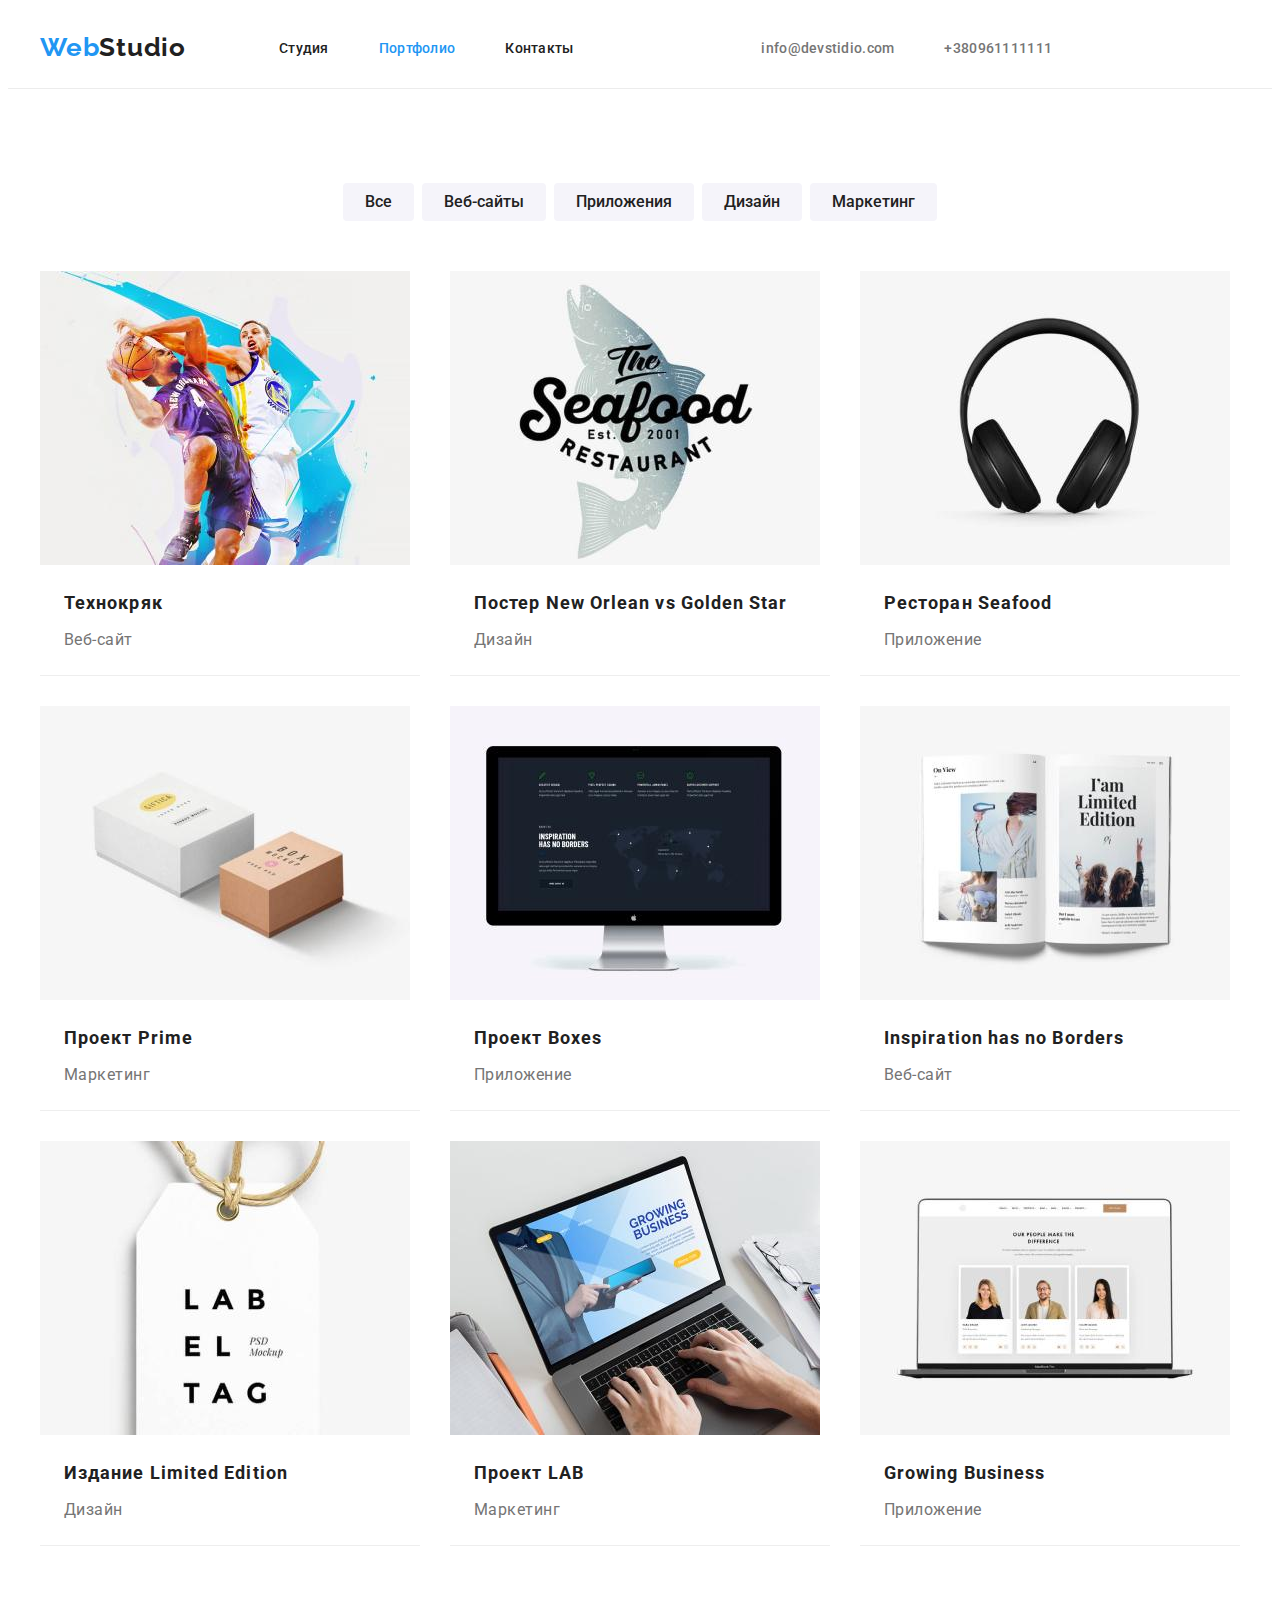
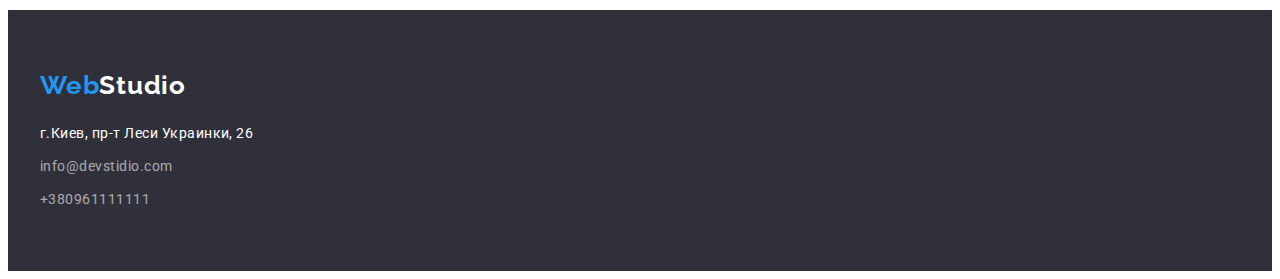
==== portfolio.html @ dac842d2 "Делает позиционирование" ====
<!DOCTYPE html>
<html lang="ru">
  <head>
    <meta charset="UTF-8" />
    <meta http-equiv="X-UA-Compatible" content="IE=edge" />
    <meta name="viewport" content="width=device-width, initial-scale=1.0" />
    <title>Портфолио</title>
    <link rel="preconnect" href="https://fonts.googleapis.com" />
    <link rel="preconnect" href="https://fonts.gstatic.com" crossorigin />
    <link
      href="https://fonts.googleapis.com/css2?family=Raleway:wght@700&family=Roboto:wght@400;500;700;900&display=swap"
      rel="stylesheet"
    />
    <link
      rel="stylesheet"
      href="https://cdnjs.cloudflare.com/ajax/libs/modern-normalize/1.1.0/modern-normalize.min.css"
      integrity="sha512-wpPYUAdjBVSE4KJnH1VR1HeZfpl1ub8YT/NKx4PuQ5NmX2tKuGu6U/JRp5y+Y8XG2tV+wKQpNHVUX03MfMFn9Q=="
      crossorigin="anonymous"
      referrerpolicy="no-referrer"
    />
    <link rel="stylesheet" href="./css/styles.css" />
  </head>
  <body>
    <!--Шапка сайта-->
    <header class="header">
      <div class="container header-container">
        <nav class="header-navigation">
          <a href="/" lang="en" class="header-logo link"
            >Web<span class="header-logo-item">Studio</span>
          </a>
          <ul class="header-list list">
            <li class="header-item">
              <a class="header-link link" href="./index.html">Студия</a>
            </li>
            <li class="header-item">
              <a class="header-link link current" href="./portfolio.html"
                >Портфолио</a
              >
            </li>
            <li class="header-item">
              <a class="header-link link" href="#">Контакты</a>
            </li>
          </ul>
        </nav>
        <ul class="header-contacts-list list">
          <li class="header-contacts-item">
            <a
              class="header-contacts-link link"
              href="mailto:info@devstudio.com"
              >info@devstidio.com</a
            >
          </li>
          <li class="header-contacts-item">
            <a class="header-contacts-link link" href="tel:+380961111111"
              >+380961111111</a
            >
          </li>
        </ul>
      </div>
    </header>
    <!-- Главная сайта -->
    <main>
      <section class="portfolio section">
        <div class="container">
          <ul class="filters-list list">
            <li class="filters-item">
              <button class="filters-button" type="button">Все</button>
            </li>
            <li class="filters-item">
              <button class="filters-button" type="button">Веб-сайты</button>
            </li>
            <li class="filters-item">
              <button class="filters-button" type="button">Приложения</button>
            </li>
            <li class="filters-item">
              <button class="filters-button" type="button">Дизайн</button>
            </li>
            <li class="filters-item">
              <button class="filters-button" type="button">Маркетинг</button>
            </li>
          </ul>

          <ul class="gallery-list list">
            <li class="gallery-item">
              <div class="gallery-card">
                <div class="card-thumb">
                  <img
                    src="./images/portfolio-img02.jpg"
                    width="370"
                    alt="Фото веб-сайта"
                  />
                </div>
                <div class="gallery-content">
                  <h2 class="gallery-title">Технокряк</h2>
                  <p class="gallery-text">Веб-сайт</p>
                </div>
              </div>
            </li>
            <li class="gallery-item">
              <div class="gallery-card">
                <div class="card-thumb">
                  <img
                    src="./images/portfolio-img03.jpg"
                    width="370"
                    alt="Фото постера"
                  />
                </div>
                <div class="gallery-content">
                  <h2 class="gallery-title">
                    Постер <span lang="en">New Orlean vs Golden Star</span>
                  </h2>
                  <p class="gallery-text">Дизайн</p>
                </div>
              </div>
            </li>
            <li class="gallery-item">
              <div class="gallery-card">
                <div class="card-thumb">
                  <img
                    src="./images/portfolio-img04.jpg"
                    width="370"
                    alt="Фото приложения для ресторана"
                  />
                </div>
                <div class="gallery-content">
                  <h2 class="gallery-title">
                    Ресторан <span lang="en">Seafood</span>
                  </h2>
                  <p class="gallery-text">Приложение</p>
                </div>
              </div>
            </li>
            <li class="gallery-item">
              <div class="gallery-card">
                <div class="card-thumb">
                  <img
                    src="./images/portfolio-img05.jpg"
                    width="370"
                    alt="Фото проекта"
                  />
                </div>
                <div class="gallery-content">
                  <h2 class="gallery-title">
                    Проект <span lang="en">Prime</span>
                  </h2>
                  <p class="gallery-text">Маркетинг</p>
                </div>
              </div>
            </li>
            <li class="gallery-item">
              <div class="gallery-card">
                <div class="card-thumb">
                  <img
                    src="./images/portfolio-img06.jpg"
                    width="370"
                    alt="Фото приложения"
                  />
                </div>
                <div class="gallery-content">
                  <h2 class="gallery-title">
                    Проект <span lang="en">Boxes</span>
                  </h2>
                  <p class="gallery-text">Приложение</p>
                </div>
              </div>
            </li>
            <li class="gallery-item">
              <div class="gallery-card">
                <div class="card-thumb">
                  <img
                    src="./images/portfolio-img07.jpg"
                    width="370"
                    alt="Фото веб-сайта"
                  />
                </div>
                <div class="gallery-content">
                  <h2 class="gallery-title" lang="en">
                    Inspiration has no Borders
                  </h2>
                  <p class="gallery-text">Веб-сайт</p>
                </div>
              </div>
            </li>
            <li class="gallery-item">
              <div class="gallery-card">
                <div class="card-thumb">
                  <img
                    src="./images/portfolio-img08.jpg"
                    width="370"
                    alt="Фото издания"
                  />
                </div>
                <div class="gallery-content">
                  <h2 class="gallery-title">
                    Издание <span lang="en">Limited Edition</span>
                  </h2>
                  <p class="gallery-text">Дизайн</p>
                </div>
              </div>
            </li>
            <li class="gallery-item">
              <div class="gallery-card">
                <div class="card-thumb">
                  <img
                    src="./images/portfolio-img09.jpg"
                    width="370"
                    alt="Фото проекта"
                  />
                </div>
                <div class="gallery-content">
                  <h2 class="gallery-title">
                    Проект <span lang="en">LAB</span>
                  </h2>
                  <p class="gallery-text">Маркетинг</p>
                </div>
              </div>
            </li>
            <li class="gallery-item">
              <div class="gallery-card">
                <div class="card-thumb">
                  <img
                    src="./images/portfolio-img01.jpg"
                    width="370"
                    alt="Фото приложения"
                  />
                </div>
                <div class="gallery-content">
                  <h2 class="gallery-title" lang="en">Growing Business</h2>
                  <p class="gallery-text">Приложение</p>
                </div>
              </div>
            </li>
          </ul>
        </div>
      </section>
    </main>
    <!-- Подвал сайта -->
    <footer class="footer-page">
      <div class="container">
        <a class="footer-logo link" href="/" lang="en"
          >Web<span class="footer-logo-item">Studio</span></a
        >
        <address>
          <ul class="footer-page-list list">
            <li class="footer-page-item">
              <a
                class="footer-address-link link"
                href="https://goo.gl/maps/W11AP8xgQY6qdK9m6"
                target="_blank"
                rel="noreferrer noopener"
              >
                г.Киев, пр-т Леси Украинки, 26</a
              >
            </li>
            <li class="footer-page-item">
              <a
                class="footer-contacts-link link"
                href="mailto:info@devstudio.com"
                >info@devstidio.com</a
              >
            </li>
            <li class="footer-page-item">
              <a class="footer-contacts-link link" href="tel:+380961111111"
                >+380961111111</a
              >
            </li>
          </ul>
        </address>
      </div>
    </footer>
  </body>
</html>
---- css/styles.css ----
:root {
  --primary-title-color: #212121;
  --primary-text-color: #757575;
  --secondary-text-color: #ffffff;
  --accent-color: #2196f3;
  --third-color: #2f303a;
}
p,
h1,
h2,
h3,
h4,
h5,
h6 {
    margin: 0;
}

ul {
    margin: 0;
    padding-left: 0;
}

img {
    display: block;
    max-width: 100%;
    height: auto;
}
body {
    font-family: roboto, sans-serif;
    letter-spacing: 0.03em;
    color: var(--primary-title-color);
}
.link {
    text-decoration: none;
}
.list {
  list-style: none;
}
.container {
    width: 1200px;
    margin: 0 auto;
    padding-left: 15px;
    padding-right: 15px;
}
.section{
    padding-top: 94px;
    padding-bottom: 94px;
}
.visually-hidden {
    position: absolute;
    width: 1px;
    height: 1px;
    margin: -1px;
    padding: 0;
    overflow: hidden;
    border: 0;
    clip: rect(0 0 0 0);
}
/* ---HEADER--- */

.header{
    padding-top: 24px;
    padding-bottom: 25px;
    border-bottom: 1px solid #ECECEC;
}  
.header-container{
    display: flex;
    align-items: center;
}
.header-navigation{
    display: flex; 
    align-items: center;
}
.header-list{
    display: flex;
}
.header-contacts-list{
    display: flex;
    margin: 0 auto;
}
.header-item:not(:last-child){
    margin-right: 50px;
}
.header-contacts-item:not(:last-child){
    margin-right: 50px;
}
.header-logo {
    margin-right: 93px;

    font-family: Raleway, sans-serif;
    font-weight: 700;
    font-size: 26px;
    line-height: calc(31 / 26);
    letter-spacing: 0.03em;
    color: var(--accent-color);
}
.header-logo-item {
    color: var(--primary-title-color);
}
.header-link {
    font-weight: 500;
    font-size: 14px;
    line-height: calc(16 / 14);
    letter-spacing: 0.02em;
    color: var(--primary-title-color);
}
.header-link.current {
    color: var(--accent-color);
}
.header-link:hover,
.header-link:focus {
    color: var(--accent-color);
}
.header-contacts-link {
    font-weight: 500;
    font-size: 14px;
    line-height: calc(16 / 14);
    letter-spacing: 0.02em;
    color: var(--primary-text-color);
}
.header-contacts-link:hover,
.header-contacts-link:focus {
    color: var(--accent-color);
}

/* ---HERO--- */

.hero.section{
    background: var(--third-color);
    text-align: center;
    padding-top: 200px;
    padding-bottom: 200px;
}

.hero-title {
    width: 696px;
    margin: 0 auto;

    font-weight: 900;
    font-size: 44px;
    line-height: calc(60 / 44);
    text-align: center;
    letter-spacing: 0.06em;
    text-transform: uppercase;
    color: var(--secondary-text-color);
}
.hero-button {
    width: 200px;
    height: 50px;
    border: 1px solid var(--accent-color);
    border-radius: 4px;
    margin-top: 30px;

    font-family: inherit;
    font-weight: 700;
    font-size: 16px;
    line-height: calc(30 / 16);
    text-align: center;
    letter-spacing: 0.06em;
    color: var(--secondary-text-color);
    background-color: var(--accent-color);
    cursor: pointer;
}
.hero-button:hover,
.hero-button:focus {
    background: #188ce8;
}

/* ---BENEFITS--- */


.benefits-list{
    display: flex;
    flex-wrap: wrap;
    margin-left: -30px;
}
.benefits-item{
    flex-basis: calc(100% / 4 - 30px);
    margin-left: 30px;
}
.benefits-title {
    font-weight: 700;
    font-size: 14px;
    line-height: calc(16 / 14);
    text-transform: uppercase;
    color: var(--primary-title-color);
}
.benefits-text {
    margin-top: 10px;

    font-size: 14px;
    line-height: calc(24 / 14);
    color: var(--primary-text-color);
}

/* ---WORK EXAMPLES--- */

.work-examples.section{
    padding-top: 0;
}
.work-examples-title {
    width: 376px;
    margin: 0 auto;

    font-weight: 700;
    font-size: 36px;
    line-height: calc(42 / 36);
    color: var(--primary-title-color);
}
.work-examples-list{
    display: flex;
    flex-wrap: wrap;
    margin-left: -30px;
}
.work-examples-item{
    flex-basis: calc(100% / 3 - 30px);
    margin-left: 30px;
    margin-top: 50px;
}

/* ---OUR TEAM--- */

.our-team.section{
    background: #F5F4FA;
}
.our-team-title{
    width: 264px;
    margin: 0 auto;

    font-weight: 700;
    font-size: 36px;
    line-height: calc(42 / 36);
    color: var(--primary-title-color);
  }

.our-team-list{
    display: flex;
    flex-wrap: wrap;
    margin-left: -30px;
}
.our-team-item{
    background: var(--secondary-text-color);

    flex-basis: calc(100% / 4 - 30px);
    margin-left: 30px;
    margin-top: 50px;
}
.our-team-content{
    padding-top: 30px;
    padding-bottom: 30px;
    border-bottom: 1px solid var(--secondary-text-color);
    border-radius: 0px 0px 4px 4px;

}
.our-team-name {
    font-weight: 500;
    font-size: 16px;
    line-height: calc(19 / 16);
    text-align: center;
    color: var(--primary-title-color);
}
.our-team-profession {
    margin-top: 10px;

    font-size: 16px;
    line-height: calc(19 / 16);
    text-align: center;
    color: var(--primary-text-color);
}



/* ---FOOTER--- */


.footer-page {
    background-color: var(--third-color);
    padding-top: 60px;
    padding-bottom: 60px;
}
 .footer-page-list{
    margin-top: 20px;
}
.footer-page-item{
    margin-top: 9px;
 } 

.footer-logo{
    font-family: Raleway, sans-serif;
    font-weight: 700;
    font-size: 26px;
    line-height: calc(31 / 26);
    letter-spacing: 0.03em;
    color: var(--accent-color);
}
.footer-logo-item {
   color: var(--secondary-text-color);
}
.footer-address-link {
    font-style: normal;
    font-size: 14px;
    line-height: calc(24 / 14);
    color: var(--secondary-text-color);
}
.footer-address-link:hover,
.footer-address-link:focus {
    color: var(--accent-color);
}
.footer-contacts-link {
    font-style: normal;
    font-size: 14px;
    line-height: calc(24 / 14);
    color: rgba(255, 255, 255, 0.6);
}
.footer-contacts-link:hover,
.footer-contacts-link:focus {
    color: var(--accent-color);
}

/* ---PORTFOLIO--- */

.filters-list{
    display: flex;
    justify-content: center;
}
.filters-item:not(:first-child){
    margin-left: 8px;
}
.filters-button {
    padding: 6px 22px;
    background: #F5F4FA;
    border: none;
    border-radius: 4px;
    margin-bottom: 50px;

    font-family: inherit;
    font-weight: 500;
    font-size: 16px;
    line-height: calc(26 / 16);
    text-align: center;
    color: var(--primary-title-color);
    cursor: pointer;
}
.filters-button:hover,
.filters-button:focus,
.filters-button.current {
    color: var(--secondary-text-color);
    background-color: var(--accent-color);
}
.gallery-list{
    display: flex;
    flex-wrap: wrap;
    margin-bottom: -30px;
    margin-right: -30px;
}
.gallery-item{
    flex-basis: calc(100% / 3 - 30px);
    margin-right: 30px;
}
.gallery-item:not(:nth-last-child(-n + 3)){
    margin-bottom: 30px;
}
.gallery-content{
    padding: 20px 24px;
    border-bottom: 1px solid #EEEEEE;
}

.gallery-title {
    margin-bottom: 4px;

    font-weight: 700;
    font-size: 18px;
    line-height: calc(36 / 18);
    letter-spacing: 0.06em;
    color: var(--primary-title-color);
}
.gallery-text {
    font-size: 16px;
    line-height: calc(30 / 16);
    color: var(--primary-text-color);
}
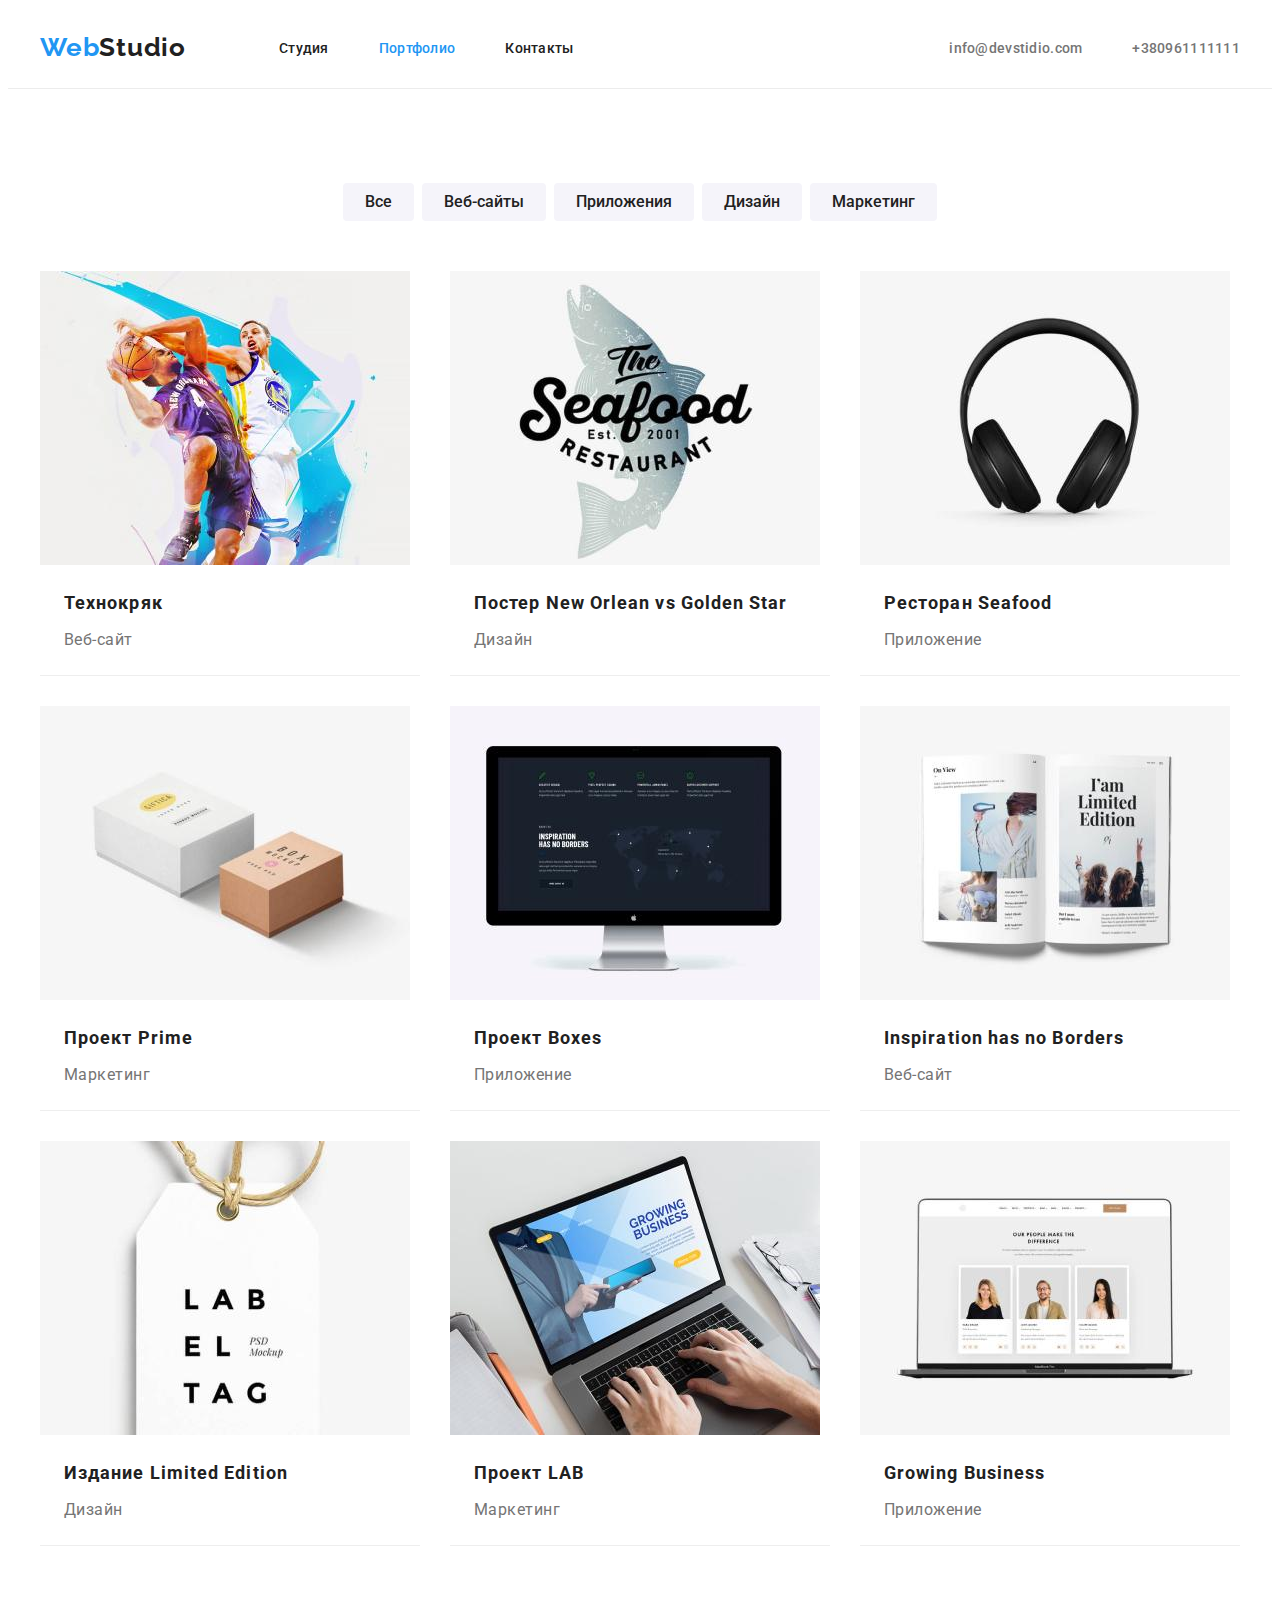
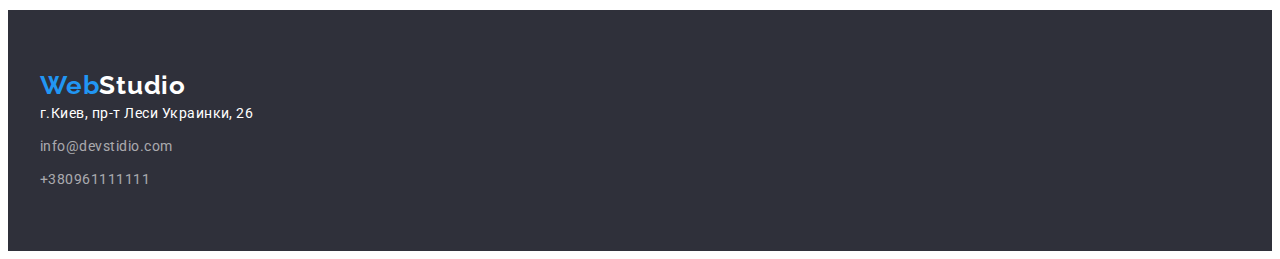
==== commit 5fd9a5fb: "Вносит указанные ментором поправки" ====
--- a/portfolio.html
+++ b/portfolio.html
@@ -82,7 +82,7 @@
 
           <ul class="gallery-list list">
             <li class="gallery-item">
-              <div class="gallery-card">
+              <a href="#" class="link">
                 <div class="card-thumb">
                   <img
                     src="./images/portfolio-img02.jpg"
@@ -94,10 +94,10 @@
                   <h2 class="gallery-title">Технокряк</h2>
                   <p class="gallery-text">Веб-сайт</p>
                 </div>
-              </div>
-            </li>
-            <li class="gallery-item">
-              <div class="gallery-card">
+              </a>
+            </li>
+            <li class="gallery-item">
+              <a href="#" class="link">
                 <div class="card-thumb">
                   <img
                     src="./images/portfolio-img03.jpg"
@@ -111,10 +111,10 @@
                   </h2>
                   <p class="gallery-text">Дизайн</p>
                 </div>
-              </div>
-            </li>
-            <li class="gallery-item">
-              <div class="gallery-card">
+              </a>
+            </li>
+            <li class="gallery-item">
+              <a href="#" class="link">
                 <div class="card-thumb">
                   <img
                     src="./images/portfolio-img04.jpg"
@@ -128,10 +128,10 @@
                   </h2>
                   <p class="gallery-text">Приложение</p>
                 </div>
-              </div>
-            </li>
-            <li class="gallery-item">
-              <div class="gallery-card">
+              </a>
+            </li>
+            <li class="gallery-item">
+              <a href="#" class="link">
                 <div class="card-thumb">
                   <img
                     src="./images/portfolio-img05.jpg"
@@ -145,10 +145,10 @@
                   </h2>
                   <p class="gallery-text">Маркетинг</p>
                 </div>
-              </div>
-            </li>
-            <li class="gallery-item">
-              <div class="gallery-card">
+              </a>
+            </li>
+            <li class="gallery-item">
+              <a href="#" class="link">
                 <div class="card-thumb">
                   <img
                     src="./images/portfolio-img06.jpg"
@@ -162,10 +162,10 @@
                   </h2>
                   <p class="gallery-text">Приложение</p>
                 </div>
-              </div>
-            </li>
-            <li class="gallery-item">
-              <div class="gallery-card">
+              </a>
+            </li>
+            <li class="gallery-item">
+              <a href="#" class="link">
                 <div class="card-thumb">
                   <img
                     src="./images/portfolio-img07.jpg"
@@ -179,10 +179,10 @@
                   </h2>
                   <p class="gallery-text">Веб-сайт</p>
                 </div>
-              </div>
-            </li>
-            <li class="gallery-item">
-              <div class="gallery-card">
+              </a>
+            </li>
+            <li class="gallery-item">
+              <a href="#" class="link">
                 <div class="card-thumb">
                   <img
                     src="./images/portfolio-img08.jpg"
@@ -196,10 +196,10 @@
                   </h2>
                   <p class="gallery-text">Дизайн</p>
                 </div>
-              </div>
-            </li>
-            <li class="gallery-item">
-              <div class="gallery-card">
+              </a>
+            </li>
+            <li class="gallery-item">
+              <a href="#" class="link">
                 <div class="card-thumb">
                   <img
                     src="./images/portfolio-img09.jpg"
@@ -213,10 +213,10 @@
                   </h2>
                   <p class="gallery-text">Маркетинг</p>
                 </div>
-              </div>
-            </li>
-            <li class="gallery-item">
-              <div class="gallery-card">
+              </a>
+            </li>
+            <li class="gallery-item">
+              <a href="#" class="link">
                 <div class="card-thumb">
                   <img
                     src="./images/portfolio-img01.jpg"
@@ -228,7 +228,7 @@
                   <h2 class="gallery-title" lang="en">Growing Business</h2>
                   <p class="gallery-text">Приложение</p>
                 </div>
-              </div>
+              </a>
             </li>
           </ul>
         </div>
--- a/css/styles.css
+++ b/css/styles.css
@@ -24,6 +24,9 @@
     display: block;
     max-width: 100%;
     height: auto;
+}
+a{
+    display: block;
 }
 body {
     font-family: roboto, sans-serif;
@@ -67,23 +70,23 @@
     display: flex;
     align-items: center;
 }
-.header-navigation{
+ .header-navigation{
     display: flex; 
     align-items: center;
-}
-.header-list{
-    display: flex;
-}
-.header-contacts-list{
-    display: flex;
-    margin: 0 auto;
+} 
+ .header-list{
+    display: flex;
+} 
+ .header-contacts-list{
+    display: flex;
+    margin-left: auto;
 }
 .header-item:not(:last-child){
     margin-right: 50px;
 }
 .header-contacts-item:not(:last-child){
     margin-right: 50px;
-}
+} 
 .header-logo {
     margin-right: 93px;
 
@@ -172,12 +175,14 @@
 .benefits-list{
     display: flex;
     flex-wrap: wrap;
-    margin-left: -30px;
 }
 .benefits-item{
     flex-basis: calc(100% / 4 - 30px);
     margin-left: 30px;
 }
+.benefits-item:first-child{
+    margin-left: 0;
+}
 .benefits-title {
     font-weight: 700;
     font-size: 14px;
@@ -201,6 +206,7 @@
 .work-examples-title {
     width: 376px;
     margin: 0 auto;
+    margin-bottom: 50px;
 
     font-weight: 700;
     font-size: 36px;
@@ -210,12 +216,13 @@
 .work-examples-list{
     display: flex;
     flex-wrap: wrap;
-    margin-left: -30px;
 }
 .work-examples-item{
     flex-basis: calc(100% / 3 - 30px);
     margin-left: 30px;
-    margin-top: 50px;
+}
+.work-examples-item:first-child{
+    margin-left: 0;
 }
 
 /* ---OUR TEAM--- */
@@ -226,6 +233,7 @@
 .our-team-title{
     width: 264px;
     margin: 0 auto;
+    margin-bottom: 50px;
 
     font-weight: 700;
     font-size: 36px;
@@ -236,14 +244,15 @@
 .our-team-list{
     display: flex;
     flex-wrap: wrap;
-    margin-left: -30px;
 }
 .our-team-item{
     background: var(--secondary-text-color);
 
     flex-basis: calc(100% / 4 - 30px);
     margin-left: 30px;
-    margin-top: 50px;
+}
+.our-team-item:first-child{
+    margin-left: 0;
 }
 .our-team-content{
     padding-top: 30px;
@@ -278,13 +287,12 @@
     padding-top: 60px;
     padding-bottom: 60px;
 }
- .footer-page-list{
-    margin-top: 20px;
-}
-.footer-page-item{
+.logo{
+    margin-bottom: 20px;
+}
+.footer-page-item:not(:first-child){
     margin-top: 9px;
  } 
-
 .footer-logo{
     font-family: Raleway, sans-serif;
     font-weight: 700;
@@ -322,6 +330,7 @@
 .filters-list{
     display: flex;
     justify-content: center;
+    margin-bottom: 50px;
 }
 .filters-item:not(:first-child){
     margin-left: 8px;
@@ -331,8 +340,7 @@
     background: #F5F4FA;
     border: none;
     border-radius: 4px;
-    margin-bottom: 50px;
-
+   
     font-family: inherit;
     font-weight: 500;
     font-size: 16px;
